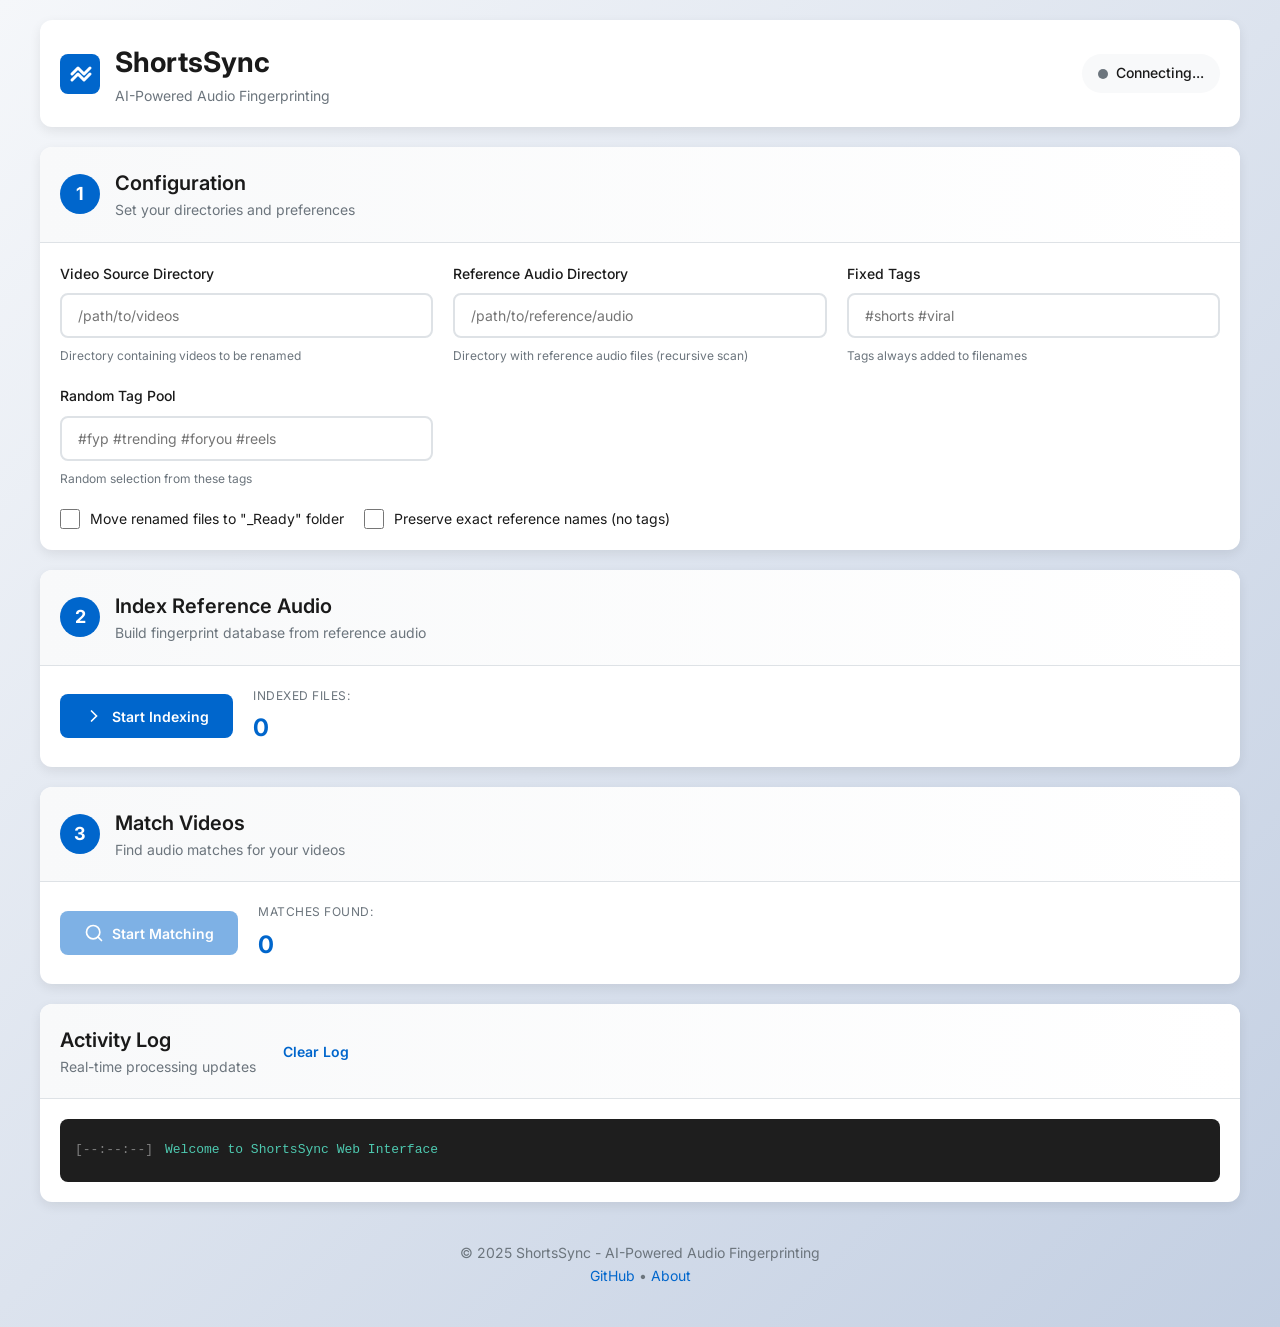
==== web_frontend/index.html @ 05c87de8 "Add comprehensive feature plan and complete web interface Major Additions: - FEATURE_PLAN.md: Compre" ====
<!DOCTYPE html>
<html lang="en">
<head>
    <meta charset="UTF-8">
    <meta name="viewport" content="width=device-width, initial-scale=1.0">
    <title>ShortsSync - AI-Powered Video Organizer</title>
    <link rel="stylesheet" href="styles.css">
    <link href="https://fonts.googleapis.com/css2?family=Inter:wght@300;400;500;600;700&display=swap" rel="stylesheet">
</head>
<body>
    <div class="container">
        <!-- Header -->
        <header class="header">
            <div class="header-content">
                <div class="logo">
                    <svg width="40" height="40" viewBox="0 0 40 40" fill="none">
                        <rect width="40" height="40" rx="8" fill="#0066cc"/>
                        <path d="M12 20L18 14L24 20L30 14" stroke="white" stroke-width="3" stroke-linecap="round" stroke-linejoin="round"/>
                        <path d="M12 26L18 20L24 26L30 20" stroke="white" stroke-width="3" stroke-linecap="round" stroke-linejoin="round"/>
                    </svg>
                    <div>
                        <h1>ShortsSync</h1>
                        <p class="tagline">AI-Powered Audio Fingerprinting</p>
                    </div>
                </div>
                <div class="header-status">
                    <div class="status-indicator" id="connectionStatus">
                        <span class="status-dot"></span>
                        <span class="status-text">Connecting...</span>
                    </div>
                </div>
            </div>
        </header>

        <!-- Main Content -->
        <main class="main-content">
            <!-- Step 1: Configuration -->
            <section class="card">
                <div class="card-header">
                    <div class="step-number">1</div>
                    <div>
                        <h2>Configuration</h2>
                        <p>Set your directories and preferences</p>
                    </div>
                </div>
                <div class="card-body">
                    <div class="form-grid">
                        <div class="form-group">
                            <label for="videoDir">Video Source Directory</label>
                            <input type="text" id="videoDir" placeholder="/path/to/videos" />
                            <small>Directory containing videos to be renamed</small>
                        </div>
                        <div class="form-group">
                            <label for="audioDir">Reference Audio Directory</label>
                            <input type="text" id="audioDir" placeholder="/path/to/reference/audio" />
                            <small>Directory with reference audio files (recursive scan)</small>
                        </div>
                        <div class="form-group">
                            <label for="fixedTags">Fixed Tags</label>
                            <input type="text" id="fixedTags" placeholder="#shorts #viral" />
                            <small>Tags always added to filenames</small>
                        </div>
                        <div class="form-group">
                            <label for="poolTags">Random Tag Pool</label>
                            <input type="text" id="poolTags" placeholder="#fyp #trending #foryou #reels" />
                            <small>Random selection from these tags</small>
                        </div>
                    </div>
                    <div class="form-row">
                        <div class="checkbox-group">
                            <input type="checkbox" id="moveFiles" />
                            <label for="moveFiles">Move renamed files to "_Ready" folder</label>
                        </div>
                        <div class="checkbox-group">
                            <input type="checkbox" id="preserveExact" />
                            <label for="preserveExact">Preserve exact reference names (no tags)</label>
                        </div>
                    </div>
                </div>
            </section>

            <!-- Step 2: Index Reference Audio -->
            <section class="card">
                <div class="card-header">
                    <div class="step-number">2</div>
                    <div>
                        <h2>Index Reference Audio</h2>
                        <p>Build fingerprint database from reference audio</p>
                    </div>
                </div>
                <div class="card-body">
                    <div class="action-section">
                        <button class="btn btn-primary" id="btnIndex">
                            <svg width="20" height="20" viewBox="0 0 24 24" fill="none" stroke="currentColor">
                                <path d="M9 18l6-6-6-6" stroke-width="2" stroke-linecap="round"/>
                            </svg>
                            Start Indexing
                        </button>
                        <div class="stats-group" id="indexStats">
                            <div class="stat-item">
                                <span class="stat-label">Indexed Files:</span>
                                <span class="stat-value" id="indexedCount">0</span>
                            </div>
                        </div>
                    </div>
                </div>
            </section>

            <!-- Step 3: Match Videos -->
            <section class="card">
                <div class="card-header">
                    <div class="step-number">3</div>
                    <div>
                        <h2>Match Videos</h2>
                        <p>Find audio matches for your videos</p>
                    </div>
                </div>
                <div class="card-body">
                    <div class="action-section">
                        <button class="btn btn-primary" id="btnMatch" disabled>
                            <svg width="20" height="20" viewBox="0 0 24 24" fill="none" stroke="currentColor">
                                <circle cx="11" cy="11" r="8" stroke-width="2"/>
                                <path d="M21 21l-4.35-4.35" stroke-width="2" stroke-linecap="round"/>
                            </svg>
                            Start Matching
                        </button>
                        <div class="stats-group" id="matchStats">
                            <div class="stat-item">
                                <span class="stat-label">Matches Found:</span>
                                <span class="stat-value" id="matchCount">0</span>
                            </div>
                        </div>
                    </div>
                </div>
            </section>

            <!-- Progress Section -->
            <section class="card" id="progressCard" style="display: none;">
                <div class="card-header">
                    <div class="step-number">
                        <svg class="spinner" width="24" height="24" viewBox="0 0 24 24">
                            <circle cx="12" cy="12" r="10" stroke="#0066cc" stroke-width="3" fill="none" stroke-dasharray="60" stroke-dashoffset="20"/>
                        </svg>
                    </div>
                    <div>
                        <h2>Processing</h2>
                        <p id="progressMessage">Working...</p>
                    </div>
                </div>
                <div class="card-body">
                    <div class="progress-bar">
                        <div class="progress-fill" id="progressFill" style="width: 0%"></div>
                    </div>
                    <div class="progress-text" id="progressText">0 / 0</div>
                </div>
            </section>

            <!-- Step 4: Results & Rename -->
            <section class="card" id="resultsCard" style="display: none;">
                <div class="card-header">
                    <div class="step-number">4</div>
                    <div>
                        <h2>Results & Rename</h2>
                        <p>Review matches and commit changes</p>
                    </div>
                </div>
                <div class="card-body">
                    <div class="action-section" style="margin-bottom: 20px;">
                        <button class="btn btn-success" id="btnRename">
                            <svg width="20" height="20" viewBox="0 0 24 24" fill="none" stroke="currentColor">
                                <polyline points="20 6 9 17 4 12" stroke-width="2" stroke-linecap="round" stroke-linejoin="round"/>
                            </svg>
                            Commit Rename
                        </button>
                        <button class="btn btn-secondary" id="btnClear">
                            <svg width="20" height="20" viewBox="0 0 24 24" fill="none" stroke="currentColor">
                                <path d="M3 6h18M8 6V4a2 2 0 012-2h4a2 2 0 012 2v2M19 6v14a2 2 0 01-2 2H7a2 2 0 01-2-2V6" stroke-width="2" stroke-linecap="round"/>
                            </svg>
                            Clear Results
                        </button>
                    </div>
                    <div class="results-container" id="resultsContainer">
                        <!-- Results will be populated here -->
                    </div>
                </div>
            </section>

            <!-- Activity Log -->
            <section class="card">
                <div class="card-header">
                    <div>
                        <h2>Activity Log</h2>
                        <p>Real-time processing updates</p>
                    </div>
                    <button class="btn btn-text" id="btnClearLog">Clear Log</button>
                </div>
                <div class="card-body">
                    <div class="log-container" id="logContainer">
                        <div class="log-entry log-info">
                            <span class="log-time">[--:--:--]</span>
                            <span class="log-message">Welcome to ShortsSync Web Interface</span>
                        </div>
                    </div>
                </div>
            </section>
        </main>

        <!-- Footer -->
        <footer class="footer">
            <p>&copy; 2025 ShortsSync - AI-Powered Audio Fingerprinting</p>
            <p>
                <a href="https://github.com/MandarGogate/shorts_renamer" target="_blank">GitHub</a>
                <span>•</span>
                <a href="#" id="aboutLink">About</a>
            </p>
        </footer>
    </div>

    <!-- Scripts -->
    <script src="https://cdn.socket.io/4.5.4/socket.io.min.js"></script>
    <script src="app.js"></script>
</body>
</html>
---- web_frontend/styles.css ----
/* ==================== Global Styles ==================== */
* {
    margin: 0;
    padding: 0;
    box-sizing: border-box;
}

:root {
    --primary: #0066cc;
    --primary-hover: #0052a3;
    --success: #28a745;
    --success-hover: #218838;
    --danger: #dc3545;
    --warning: #ffc107;
    --bg-primary: #ffffff;
    --bg-secondary: #f8f9fa;
    --bg-card: #ffffff;
    --text-primary: #1a1a1a;
    --text-secondary: #6c757d;
    --border: #dee2e6;
    --shadow: rgba(0, 0, 0, 0.08);
    --radius: 12px;
    --spacing: 20px;
}

body {
    font-family: 'Inter', -apple-system, BlinkMacSystemFont, 'Segoe UI', Roboto, Oxygen, Ubuntu, Cantarell, sans-serif;
    background: linear-gradient(135deg, #f5f7fa 0%, #c3cfe2 100%);
    color: var(--text-primary);
    line-height: 1.6;
    min-height: 100vh;
    padding: 20px;
}

.container {
    max-width: 1200px;
    margin: 0 auto;
}

/* ==================== Header ==================== */
.header {
    background: var(--bg-card);
    border-radius: var(--radius);
    padding: var(--spacing);
    box-shadow: 0 4px 12px var(--shadow);
    margin-bottom: var(--spacing);
}

.header-content {
    display: flex;
    justify-content: space-between;
    align-items: center;
    flex-wrap: wrap;
    gap: 15px;
}

.logo {
    display: flex;
    align-items: center;
    gap: 15px;
}

.logo h1 {
    font-size: 28px;
    font-weight: 700;
    color: var(--text-primary);
    margin: 0;
}

.tagline {
    font-size: 14px;
    color: var(--text-secondary);
    font-weight: 400;
}

.header-status {
    display: flex;
    align-items: center;
    gap: 15px;
}

.status-indicator {
    display: flex;
    align-items: center;
    gap: 8px;
    padding: 8px 16px;
    background: var(--bg-secondary);
    border-radius: 20px;
}

.status-dot {
    width: 10px;
    height: 10px;
    border-radius: 50%;
    background: var(--text-secondary);
    animation: pulse 2s infinite;
}

.status-indicator.connected .status-dot {
    background: var(--success);
}

.status-indicator.disconnected .status-dot {
    background: var(--danger);
}

.status-text {
    font-size: 14px;
    font-weight: 500;
}

@keyframes pulse {
    0%, 100% { opacity: 1; }
    50% { opacity: 0.5; }
}

/* ==================== Cards ==================== */
.card {
    background: var(--bg-card);
    border-radius: var(--radius);
    box-shadow: 0 4px 12px var(--shadow);
    margin-bottom: var(--spacing);
    overflow: hidden;
    transition: transform 0.2s, box-shadow 0.2s;
}

.card:hover {
    transform: translateY(-2px);
    box-shadow: 0 8px 20px rgba(0, 0, 0, 0.12);
}

.card-header {
    display: flex;
    align-items: center;
    gap: 15px;
    padding: var(--spacing);
    border-bottom: 1px solid var(--border);
    background: linear-gradient(to right, #f8f9fa, #ffffff);
}

.step-number {
    width: 40px;
    height: 40px;
    border-radius: 50%;
    background: var(--primary);
    color: white;
    display: flex;
    align-items: center;
    justify-content: center;
    font-weight: 700;
    font-size: 18px;
    flex-shrink: 0;
}

.card-header h2 {
    font-size: 20px;
    font-weight: 600;
    margin: 0;
}

.card-header p {
    font-size: 14px;
    color: var(--text-secondary);
    margin: 0;
}

.card-body {
    padding: var(--spacing);
}

/* ==================== Forms ==================== */
.form-grid {
    display: grid;
    grid-template-columns: repeat(auto-fit, minmax(280px, 1fr));
    gap: 20px;
    margin-bottom: 20px;
}

.form-group {
    display: flex;
    flex-direction: column;
    gap: 8px;
}

.form-group label {
    font-weight: 500;
    font-size: 14px;
    color: var(--text-primary);
}

.form-group input[type="text"] {
    padding: 12px 16px;
    border: 2px solid var(--border);
    border-radius: 8px;
    font-size: 14px;
    font-family: inherit;
    transition: border-color 0.2s, box-shadow 0.2s;
    background: var(--bg-primary);
}

.form-group input[type="text"]:focus {
    outline: none;
    border-color: var(--primary);
    box-shadow: 0 0 0 3px rgba(0, 102, 204, 0.1);
}

.form-group small {
    font-size: 12px;
    color: var(--text-secondary);
}

.form-row {
    display: flex;
    gap: 20px;
    flex-wrap: wrap;
}

.checkbox-group {
    display: flex;
    align-items: center;
    gap: 10px;
}

.checkbox-group input[type="checkbox"] {
    width: 20px;
    height: 20px;
    cursor: pointer;
    accent-color: var(--primary);
}

.checkbox-group label {
    font-size: 14px;
    cursor: pointer;
    user-select: none;
}

/* ==================== Buttons ==================== */
.btn {
    display: inline-flex;
    align-items: center;
    gap: 8px;
    padding: 12px 24px;
    border: none;
    border-radius: 8px;
    font-size: 14px;
    font-weight: 600;
    font-family: inherit;
    cursor: pointer;
    transition: all 0.2s;
    text-decoration: none;
}

.btn:disabled {
    opacity: 0.5;
    cursor: not-allowed;
}

.btn-primary {
    background: var(--primary);
    color: white;
}

.btn-primary:hover:not(:disabled) {
    background: var(--primary-hover);
    transform: translateY(-1px);
    box-shadow: 0 4px 12px rgba(0, 102, 204, 0.3);
}

.btn-success {
    background: var(--success);
    color: white;
}

.btn-success:hover:not(:disabled) {
    background: var(--success-hover);
    transform: translateY(-1px);
    box-shadow: 0 4px 12px rgba(40, 167, 69, 0.3);
}

.btn-secondary {
    background: var(--bg-secondary);
    color: var(--text-primary);
    border: 2px solid var(--border);
}

.btn-secondary:hover:not(:disabled) {
    background: var(--border);
}

.btn-text {
    background: transparent;
    color: var(--primary);
    padding: 8px 12px;
}

.btn-text:hover:not(:disabled) {
    background: rgba(0, 102, 204, 0.1);
}

/* ==================== Action Section ==================== */
.action-section {
    display: flex;
    align-items: center;
    gap: 20px;
    flex-wrap: wrap;
}

.stats-group {
    display: flex;
    gap: 30px;
    flex-wrap: wrap;
}

.stat-item {
    display: flex;
    flex-direction: column;
    gap: 4px;
}

.stat-label {
    font-size: 12px;
    color: var(--text-secondary);
    text-transform: uppercase;
    letter-spacing: 0.5px;
}

.stat-value {
    font-size: 24px;
    font-weight: 700;
    color: var(--primary);
}

/* ==================== Progress ==================== */
.progress-bar {
    width: 100%;
    height: 12px;
    background: var(--bg-secondary);
    border-radius: 6px;
    overflow: hidden;
    margin-bottom: 10px;
}

.progress-fill {
    height: 100%;
    background: linear-gradient(90deg, var(--primary), var(--success));
    transition: width 0.3s ease;
    border-radius: 6px;
}

.progress-text {
    text-align: center;
    font-size: 14px;
    font-weight: 600;
    color: var(--text-secondary);
}

.spinner {
    animation: spin 1s linear infinite;
}

@keyframes spin {
    from { transform: rotate(0deg); }
    to { transform: rotate(360deg); }
}

/* ==================== Results ==================== */
.results-container {
    max-height: 500px;
    overflow-y: auto;
    border: 1px solid var(--border);
    border-radius: 8px;
    background: var(--bg-secondary);
}

.result-item {
    padding: 15px;
    border-bottom: 1px solid var(--border);
    background: var(--bg-primary);
    transition: background 0.2s;
}

.result-item:hover {
    background: var(--bg-secondary);
}

.result-item:last-child {
    border-bottom: none;
}

.result-header {
    display: flex;
    justify-content: space-between;
    align-items: center;
    margin-bottom: 10px;
}

.result-confidence {
    display: inline-flex;
    align-items: center;
    gap: 6px;
    padding: 4px 12px;
    border-radius: 20px;
    font-size: 12px;
    font-weight: 600;
}

.result-confidence.high {
    background: rgba(40, 167, 69, 0.1);
    color: var(--success);
}

.result-confidence.medium {
    background: rgba(255, 193, 7, 0.1);
    color: var(--warning);
}

.result-confidence.low {
    background: rgba(220, 53, 69, 0.1);
    color: var(--danger);
}

.result-files {
    display: flex;
    flex-direction: column;
    gap: 8px;
    font-size: 14px;
}

.result-file {
    display: flex;
    align-items: center;
    gap: 10px;
}

.result-file svg {
    flex-shrink: 0;
}

.result-file.original {
    color: var(--text-secondary);
}

.result-file.new {
    color: var(--success);
    font-weight: 500;
}

/* ==================== Log ==================== */
.log-container {
    max-height: 300px;
    overflow-y: auto;
    background: #1e1e1e;
    border-radius: 8px;
    padding: 15px;
    font-family: 'Courier New', monospace;
    font-size: 13px;
}

.log-entry {
    padding: 6px 0;
    display: flex;
    gap: 12px;
    color: #d4d4d4;
}

.log-time {
    color: #808080;
    flex-shrink: 0;
}

.log-message {
    flex: 1;
}

.log-info { color: #4ec9b0; }
.log-success { color: #4ec9b0; }
.log-warning { color: #ce9178; }
.log-error { color: #f48771; }

/* ==================== Footer ==================== */
.footer {
    text-align: center;
    padding: var(--spacing);
    color: var(--text-secondary);
    font-size: 14px;
}

.footer a {
    color: var(--primary);
    text-decoration: none;
}

.footer a:hover {
    text-decoration: underline;
}

/* ==================== Scrollbar ==================== */
::-webkit-scrollbar {
    width: 8px;
    height: 8px;
}

::-webkit-scrollbar-track {
    background: var(--bg-secondary);
    border-radius: 4px;
}

::-webkit-scrollbar-thumb {
    background: var(--border);
    border-radius: 4px;
}

::-webkit-scrollbar-thumb:hover {
    background: var(--text-secondary);
}

/* ==================== Responsive ==================== */
@media (max-width: 768px) {
    body {
        padding: 10px;
    }

    .header-content {
        flex-direction: column;
        align-items: flex-start;
    }

    .form-grid {
        grid-template-columns: 1fr;
    }

    .action-section {
        flex-direction: column;
        align-items: stretch;
    }

    .btn {
        width: 100%;
        justify-content: center;
    }

    .stats-group {
        justify-content: space-around;
    }
}
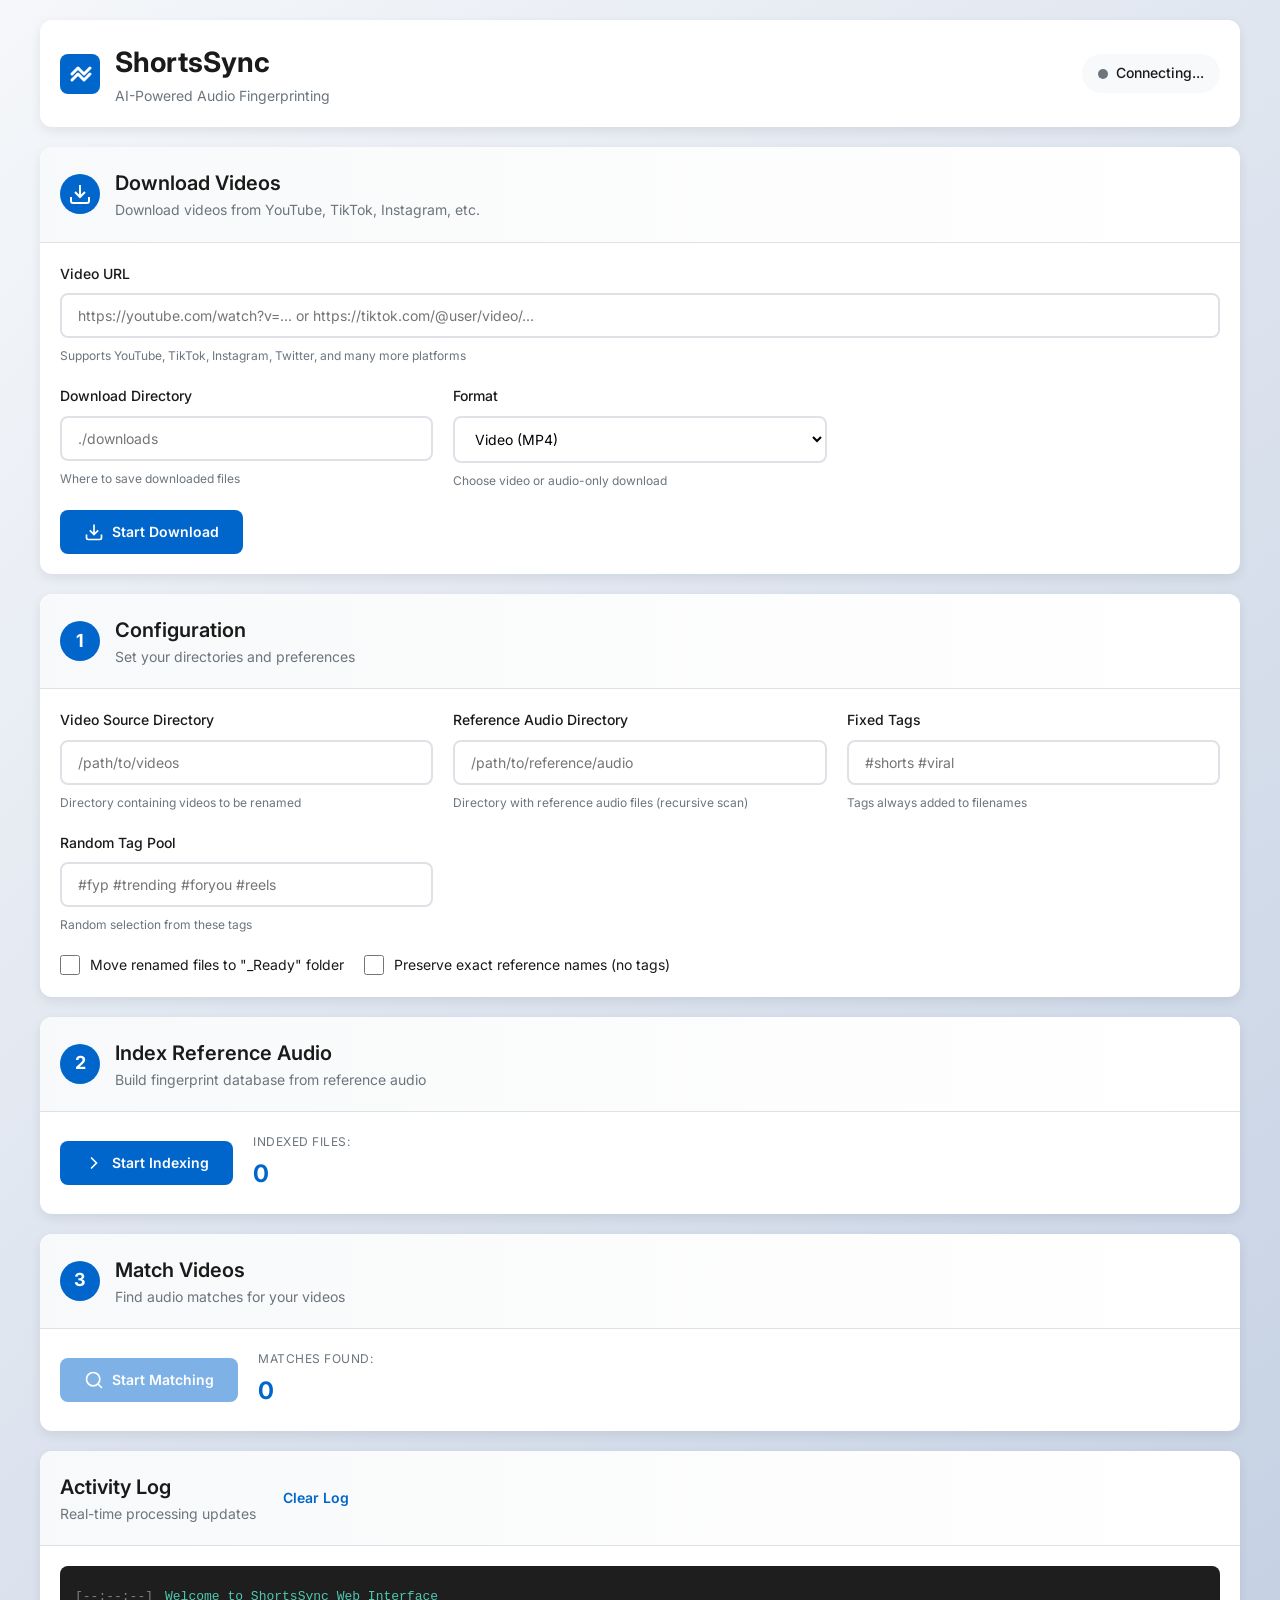
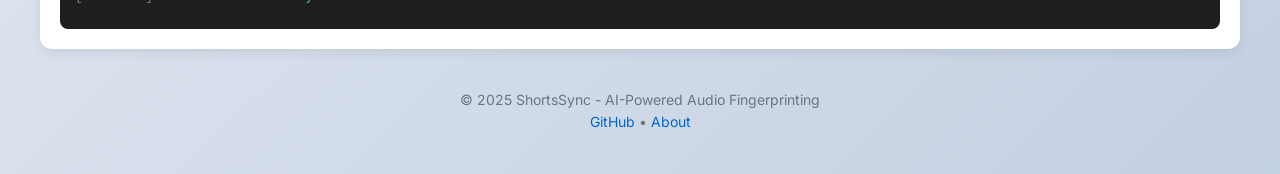
==== commit d6785e13: "Add video download feature using yt-dlp New Feature - Video Downloader: Browser-based video download" ====
--- a/web_frontend/index.html
+++ b/web_frontend/index.html
@@ -34,6 +34,51 @@
 
         <!-- Main Content -->
         <main class="main-content">
+            <!-- Download Section -->
+            <section class="card">
+                <div class="card-header">
+                    <div class="step-number">
+                        <svg width="24" height="24" viewBox="0 0 24 24" fill="none" stroke="white" stroke-width="2">
+                            <path d="M21 15v4a2 2 0 01-2 2H5a2 2 0 01-2-2v-4M7 10l5 5 5-5M12 15V3"/>
+                        </svg>
+                    </div>
+                    <div>
+                        <h2>Download Videos</h2>
+                        <p>Download videos from YouTube, TikTok, Instagram, etc.</p>
+                    </div>
+                </div>
+                <div class="card-body">
+                    <div class="form-grid">
+                        <div class="form-group" style="grid-column: 1 / -1;">
+                            <label for="downloadUrl">Video URL</label>
+                            <input type="text" id="downloadUrl" placeholder="https://youtube.com/watch?v=... or https://tiktok.com/@user/video/..." />
+                            <small>Supports YouTube, TikTok, Instagram, Twitter, and many more platforms</small>
+                        </div>
+                        <div class="form-group">
+                            <label for="downloadOutputDir">Download Directory</label>
+                            <input type="text" id="downloadOutputDir" placeholder="./downloads" />
+                            <small>Where to save downloaded files</small>
+                        </div>
+                        <div class="form-group">
+                            <label for="downloadFormat">Format</label>
+                            <select id="downloadFormat" class="form-select">
+                                <option value="video">Video (MP4)</option>
+                                <option value="audio">Audio Only (MP3)</option>
+                            </select>
+                            <small>Choose video or audio-only download</small>
+                        </div>
+                    </div>
+                    <div class="action-section">
+                        <button class="btn btn-primary" id="btnDownload">
+                            <svg width="20" height="20" viewBox="0 0 24 24" fill="none" stroke="currentColor">
+                                <path d="M21 15v4a2 2 0 01-2 2H5a2 2 0 01-2-2v-4M7 10l5 5 5-5M12 15V3" stroke-width="2"/>
+                            </svg>
+                            Start Download
+                        </button>
+                    </div>
+                </div>
+            </section>
+
             <!-- Step 1: Configuration -->
             <section class="card">
                 <div class="card-header">
--- a/web_frontend/styles.css
+++ b/web_frontend/styles.css
@@ -204,6 +204,25 @@
     box-shadow: 0 0 0 3px rgba(0, 102, 204, 0.1);
 }
 
+.form-group select,
+.form-select {
+    padding: 12px 16px;
+    border: 2px solid var(--border);
+    border-radius: 8px;
+    font-size: 14px;
+    font-family: inherit;
+    transition: border-color 0.2s, box-shadow 0.2s;
+    background: var(--bg-primary);
+    cursor: pointer;
+}
+
+.form-group select:focus,
+.form-select:focus {
+    outline: none;
+    border-color: var(--primary);
+    box-shadow: 0 0 0 3px rgba(0, 102, 204, 0.1);
+}
+
 .form-group small {
     font-size: 12px;
     color: var(--text-secondary);
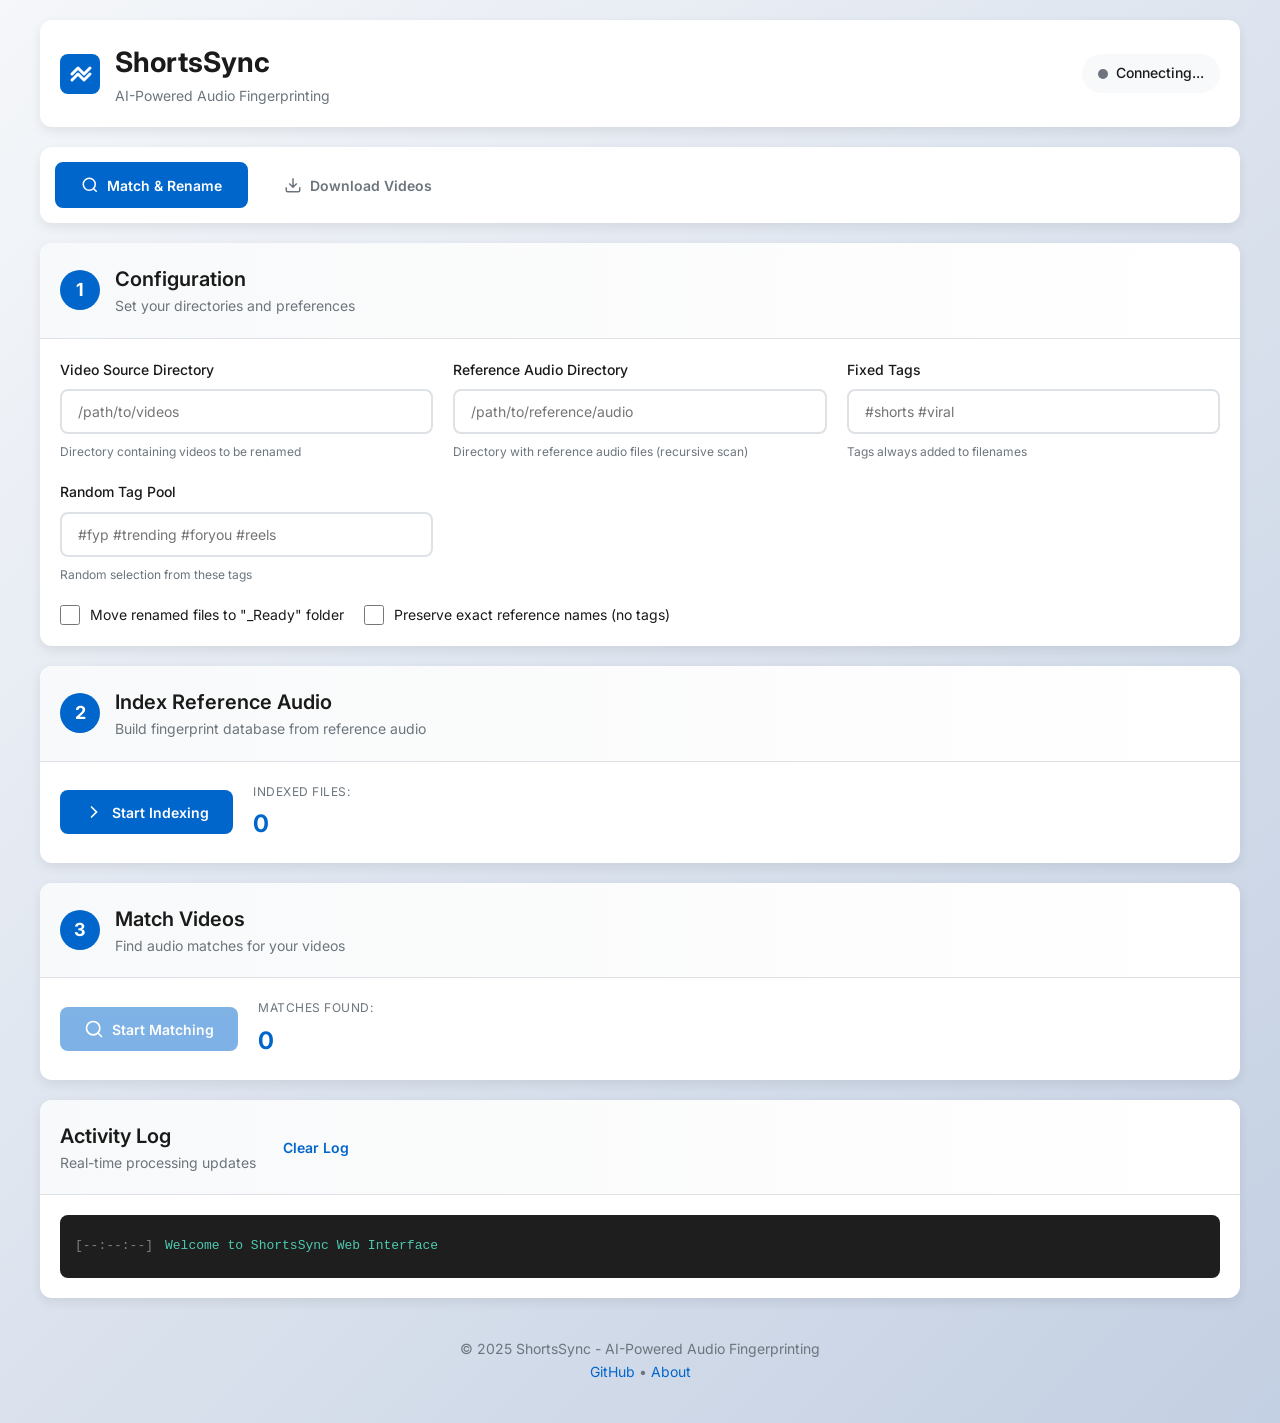
==== commit ddeea56a: "Reorganize UI with tabs - Move download to separate tab UI/UX Improvements: - Added tabbed navigatio" ====
--- a/web_frontend/index.html
+++ b/web_frontend/index.html
@@ -32,54 +32,28 @@
             </div>
         </header>
 
+        <!-- Tab Navigation -->
+        <nav class="tab-nav">
+            <button class="tab-btn active" data-tab="match-tab">
+                <svg width="18" height="18" viewBox="0 0 24 24" fill="none" stroke="currentColor" stroke-width="2">
+                    <circle cx="11" cy="11" r="8"/>
+                    <path d="M21 21l-4.35-4.35"/>
+                </svg>
+                Match & Rename
+            </button>
+            <button class="tab-btn" data-tab="download-tab">
+                <svg width="18" height="18" viewBox="0 0 24 24" fill="none" stroke="currentColor" stroke-width="2">
+                    <path d="M21 15v4a2 2 0 01-2 2H5a2 2 0 01-2-2v-4M7 10l5 5 5-5M12 15V3"/>
+                </svg>
+                Download Videos
+            </button>
+        </nav>
+
         <!-- Main Content -->
         <main class="main-content">
-            <!-- Download Section -->
-            <section class="card">
-                <div class="card-header">
-                    <div class="step-number">
-                        <svg width="24" height="24" viewBox="0 0 24 24" fill="none" stroke="white" stroke-width="2">
-                            <path d="M21 15v4a2 2 0 01-2 2H5a2 2 0 01-2-2v-4M7 10l5 5 5-5M12 15V3"/>
-                        </svg>
-                    </div>
-                    <div>
-                        <h2>Download Videos</h2>
-                        <p>Download videos from YouTube, TikTok, Instagram, etc.</p>
-                    </div>
-                </div>
-                <div class="card-body">
-                    <div class="form-grid">
-                        <div class="form-group" style="grid-column: 1 / -1;">
-                            <label for="downloadUrl">Video URL</label>
-                            <input type="text" id="downloadUrl" placeholder="https://youtube.com/watch?v=... or https://tiktok.com/@user/video/..." />
-                            <small>Supports YouTube, TikTok, Instagram, Twitter, and many more platforms</small>
-                        </div>
-                        <div class="form-group">
-                            <label for="downloadOutputDir">Download Directory</label>
-                            <input type="text" id="downloadOutputDir" placeholder="./downloads" />
-                            <small>Where to save downloaded files</small>
-                        </div>
-                        <div class="form-group">
-                            <label for="downloadFormat">Format</label>
-                            <select id="downloadFormat" class="form-select">
-                                <option value="video">Video (MP4)</option>
-                                <option value="audio">Audio Only (MP3)</option>
-                            </select>
-                            <small>Choose video or audio-only download</small>
-                        </div>
-                    </div>
-                    <div class="action-section">
-                        <button class="btn btn-primary" id="btnDownload">
-                            <svg width="20" height="20" viewBox="0 0 24 24" fill="none" stroke="currentColor">
-                                <path d="M21 15v4a2 2 0 01-2 2H5a2 2 0 01-2-2v-4M7 10l5 5 5-5M12 15V3" stroke-width="2"/>
-                            </svg>
-                            Start Download
-                        </button>
-                    </div>
-                </div>
-            </section>
-
-            <!-- Step 1: Configuration -->
+            <!-- Match & Rename Tab -->
+            <div id="match-tab" class="tab-content active">
+                <!-- Step 1: Configuration -->
             <section class="card">
                 <div class="card-header">
                     <div class="step-number">1</div>
@@ -248,6 +222,96 @@
                     </div>
                 </div>
             </section>
+            </div>
+
+            <!-- Download Videos Tab -->
+            <div id="download-tab" class="tab-content">
+                <section class="card">
+                    <div class="card-header">
+                        <div class="step-number">
+                            <svg width="24" height="24" viewBox="0 0 24 24" fill="none" stroke="white" stroke-width="2">
+                                <path d="M21 15v4a2 2 0 01-2 2H5a2 2 0 01-2-2v-4M7 10l5 5 5-5M12 15V3"/>
+                            </svg>
+                        </div>
+                        <div>
+                            <h2>Download Videos</h2>
+                            <p>Download videos from YouTube, TikTok, Instagram, and 1000+ platforms</p>
+                        </div>
+                    </div>
+                    <div class="card-body">
+                        <div class="form-grid">
+                            <div class="form-group" style="grid-column: 1 / -1;">
+                                <label for="downloadUrl">Video URL</label>
+                                <input type="text" id="downloadUrl" placeholder="https://youtube.com/watch?v=... or https://tiktok.com/@user/video/..." />
+                                <small>Supports YouTube, TikTok, Instagram, Twitter, Facebook, and many more platforms</small>
+                            </div>
+                            <div class="form-group">
+                                <label for="downloadOutputDir">Download Directory</label>
+                                <input type="text" id="downloadOutputDir" placeholder="./downloads" />
+                                <small>Where to save downloaded files</small>
+                            </div>
+                            <div class="form-group">
+                                <label for="downloadFormat">Format</label>
+                                <select id="downloadFormat" class="form-select">
+                                    <option value="video">Video (MP4)</option>
+                                    <option value="audio">Audio Only (MP3)</option>
+                                </select>
+                                <small>Choose video or audio-only download</small>
+                            </div>
+                        </div>
+                        <div class="action-section">
+                            <button class="btn btn-primary" id="btnDownload">
+                                <svg width="20" height="20" viewBox="0 0 24 24" fill="none" stroke="currentColor">
+                                    <path d="M21 15v4a2 2 0 01-2 2H5a2 2 0 01-2-2v-4M7 10l5 5 5-5M12 15V3" stroke-width="2"/>
+                                </svg>
+                                Start Download
+                            </button>
+                        </div>
+                    </div>
+                </section>
+
+                <!-- Download Info Card -->
+                <section class="card">
+                    <div class="card-header">
+                        <div>
+                            <h2>Supported Platforms</h2>
+                            <p>Works with 1000+ websites</p>
+                        </div>
+                    </div>
+                    <div class="card-body">
+                        <div class="platform-grid">
+                            <div class="platform-item">
+                                <strong>Social Media</strong>
+                                <span>YouTube, TikTok, Instagram, Facebook, Twitter, Snapchat, Reddit</span>
+                            </div>
+                            <div class="platform-item">
+                                <strong>Video Platforms</strong>
+                                <span>Vimeo, Dailymotion, Twitch, Streamable, Rumble</span>
+                            </div>
+                            <div class="platform-item">
+                                <strong>Features</strong>
+                                <span>• Max 1080p video quality<br>• 192kbps audio<br>• Auto file naming<br>• Real-time progress</span>
+                            </div>
+                        </div>
+                    </div>
+                </section>
+
+                <!-- Activity Log (shared across tabs) -->
+                <section class="card">
+                    <div class="card-header">
+                        <div>
+                            <h2>Activity Log</h2>
+                            <p>Real-time download updates</p>
+                        </div>
+                        <button class="btn btn-text" id="btnClearLog2">Clear Log</button>
+                    </div>
+                    <div class="card-body">
+                        <div class="log-container" id="logContainer2">
+                            <!-- Log entries will be synced with main log -->
+                        </div>
+                    </div>
+                </section>
+            </div>
         </main>
 
         <!-- Footer -->
--- a/web_frontend/styles.css
+++ b/web_frontend/styles.css
@@ -37,6 +37,84 @@
     margin: 0 auto;
 }
 
+/* ==================== Tabs ==================== */
+.tab-nav {
+    display: flex;
+    gap: 10px;
+    background: var(--bg-card);
+    padding: 15px;
+    border-radius: var(--radius);
+    box-shadow: 0 4px 12px var(--shadow);
+    margin-bottom: var(--spacing);
+}
+
+.tab-btn {
+    display: flex;
+    align-items: center;
+    gap: 8px;
+    padding: 12px 24px;
+    border: 2px solid transparent;
+    border-radius: 8px;
+    background: transparent;
+    color: var(--text-secondary);
+    font-size: 14px;
+    font-weight: 600;
+    font-family: inherit;
+    cursor: pointer;
+    transition: all 0.2s;
+}
+
+.tab-btn:hover {
+    background: var(--bg-secondary);
+    color: var(--text-primary);
+}
+
+.tab-btn.active {
+    background: var(--primary);
+    color: white;
+    border-color: var(--primary);
+}
+
+.tab-btn svg {
+    flex-shrink: 0;
+}
+
+.tab-content {
+    display: none;
+}
+
+.tab-content.active {
+    display: block;
+}
+
+/* ==================== Platform Grid ==================== */
+.platform-grid {
+    display: grid;
+    grid-template-columns: repeat(auto-fit, minmax(250px, 1fr));
+    gap: 20px;
+}
+
+.platform-item {
+    display: flex;
+    flex-direction: column;
+    gap: 8px;
+    padding: 15px;
+    background: var(--bg-secondary);
+    border-radius: 8px;
+}
+
+.platform-item strong {
+    color: var(--primary);
+    font-size: 14px;
+    font-weight: 600;
+}
+
+.platform-item span {
+    font-size: 13px;
+    color: var(--text-secondary);
+    line-height: 1.6;
+}
+
 /* ==================== Header ==================== */
 .header {
     background: var(--bg-card);
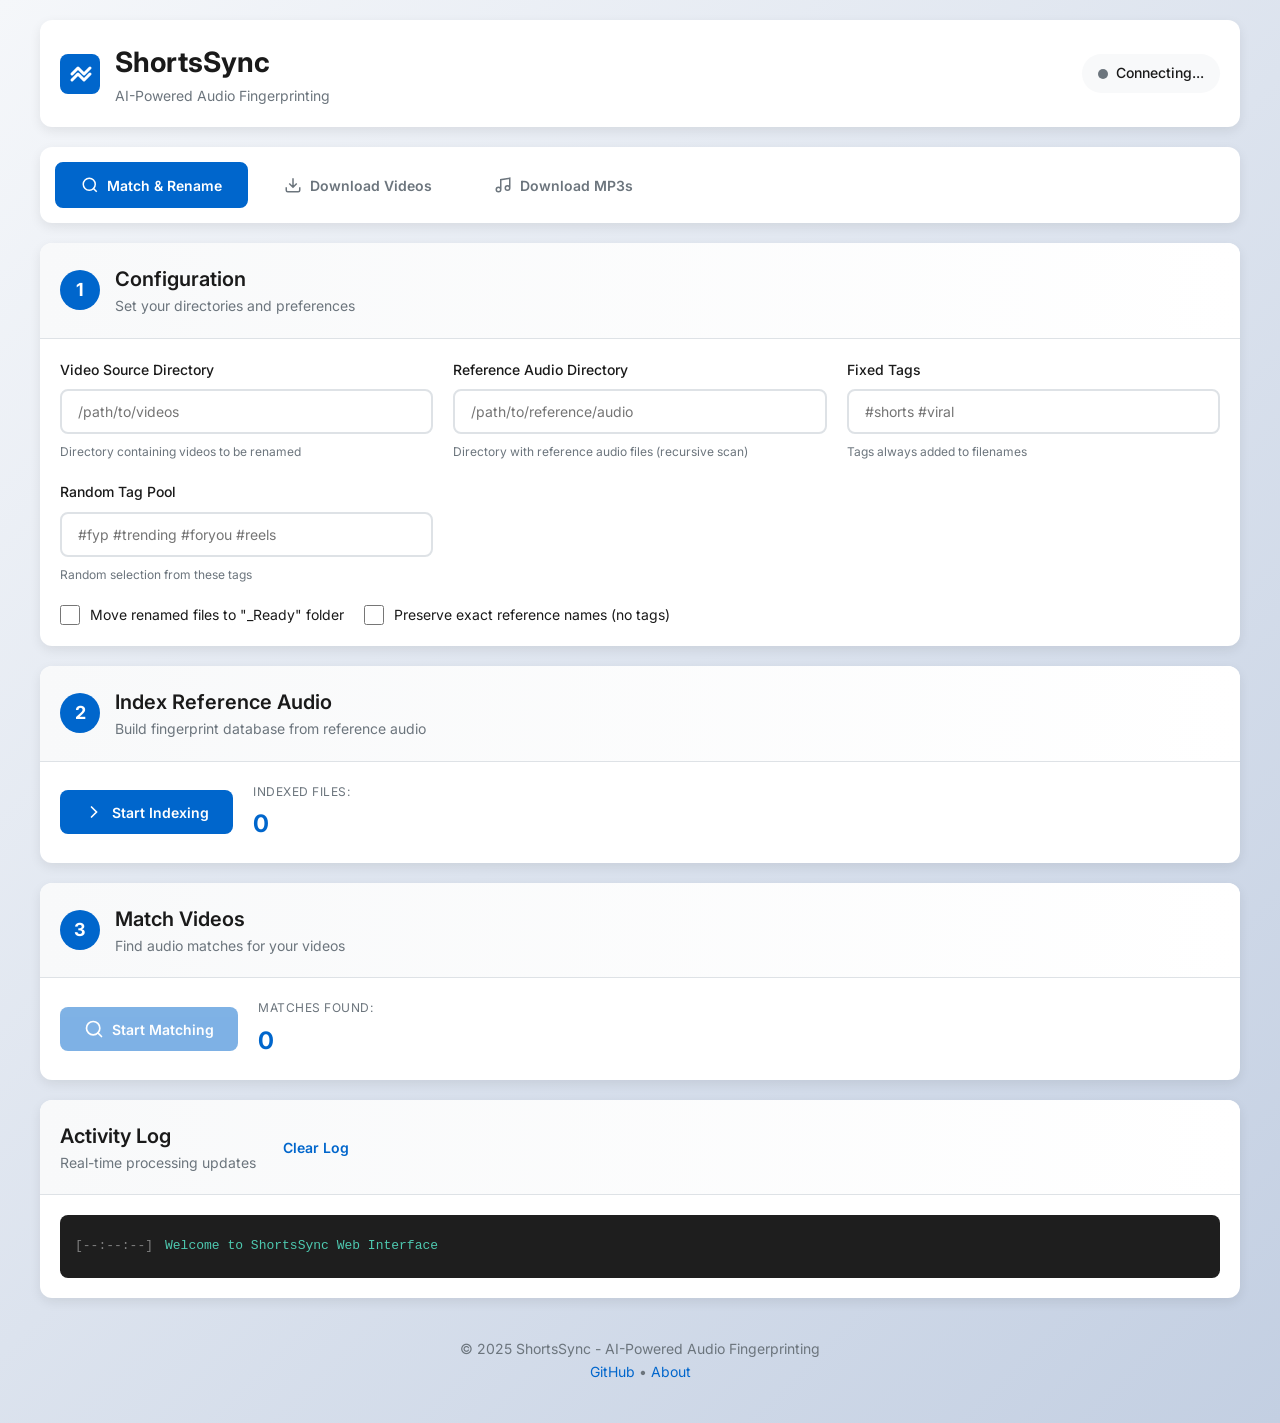
==== commit b64067aa: "feat: Add MP3 download feature and fingerprint caching to all interfaces - Add standalone CLI MP3 do" ====
--- a/web_frontend/index.html
+++ b/web_frontend/index.html
@@ -47,6 +47,12 @@
                 </svg>
                 Download Videos
             </button>
+            <button class="tab-btn" data-tab="mp3-tab">
+                <svg width="18" height="18" viewBox="0 0 24 24" fill="none" stroke="currentColor" stroke-width="2">
+                    <path d="M9 18V5l12-2v13M9 18c0 1.66-1.34 3-3 3s-3-1.34-3-3 1.34-3 3-3 3 1.34 3 3zm12-2c0 1.66-1.34 3-3 3s-3-1.34-3-3 1.34-3 3-3 3 1.34 3 3z"/>
+                </svg>
+                Download MP3s
+            </button>
         </nav>
 
         <!-- Main Content -->
@@ -121,6 +127,14 @@
                                 <span class="stat-value" id="indexedCount">0</span>
                             </div>
                         </div>
+                    </div>
+                    
+                    <!-- Progress Section for Indexing -->
+                    <div id="indexProgressSection" style="display: none; margin-top: 20px;">
+                        <div class="progress-bar">
+                            <div class="progress-fill" id="indexProgressFill" style="width: 0%"></div>
+                        </div>
+                        <div class="progress-text" id="indexProgressText">0 / 0</div>
                     </div>
                 </div>
             </section>
@@ -308,6 +322,98 @@
                     <div class="card-body">
                         <div class="log-container" id="logContainer2">
                             <!-- Log entries will be synced with main log -->
+                        </div>
+                    </div>
+                </section>
+            </div>
+
+            <!-- Download MP3s Tab -->
+            <div id="mp3-tab" class="tab-content">
+                <section class="card">
+                    <div class="card-header">
+                        <div class="step-number">
+                            <svg width="24" height="24" viewBox="0 0 24 24" fill="none" stroke="white" stroke-width="2">
+                                <path d="M9 18V5l12-2v13M9 18c0 1.66-1.34 3-3 3s-3-1.34-3-3 1.34-3 3-3 3 1.34 3 3zm12-2c0 1.66-1.34 3-3 3s-3-1.34-3-3 1.34-3 3-3 3 1.34 3 3z"/>
+                            </svg>
+                        </div>
+                        <div>
+                            <h2>Download MP3s to Audio Directory</h2>
+                            <p>Download audio from URLs and save to your configured audio_dir</p>
+                        </div>
+                    </div>
+                    <div class="card-body">
+                        <div class="form-group" style="margin-bottom: 15px;">
+                            <label for="mp3AudioDir">Audio Directory (from config.py)</label>
+                            <input type="text" id="mp3AudioDir" readonly style="background: #f8f9fa; cursor: not-allowed;" />
+                            <small>MP3 files will be saved to this directory</small>
+                        </div>
+                        
+                        <div class="form-group" style="margin-bottom: 15px;">
+                            <label for="mp3UrlsInput">URLs (one per line)</label>
+                            <textarea id="mp3UrlsInput" rows="8" placeholder="https://www.youtube.com/watch?v=... MyTrack&#10;https://www.youtube.com/watch?v=...&#10;https://soundcloud.com/artist/track CustomName" style="width: 100%; padding: 12px; border: 1px solid #ced4da; border-radius: 4px; font-family: 'Courier New', monospace; font-size: 13px; resize: vertical;"></textarea>
+                            <small>Format: <code>URL [optional_filename]</code><br>
+                            Examples:<br>
+                            • <code>https://youtube.com/watch?v=xyz</code> (uses video title)<br>
+                            • <code>https://youtube.com/watch?v=xyz MyTrack</code> (saves as MyTrack.mp3)</small>
+                        </div>
+                        
+                        <div class="action-section">
+                            <button class="btn btn-primary" id="btnDownloadMP3">
+                                <svg width="20" height="20" viewBox="0 0 24 24" fill="none" stroke="currentColor">
+                                    <path d="M21 15v4a2 2 0 01-2 2H5a2 2 0 01-2-2v-4M7 10l5 5 5-5M12 15V3" stroke-width="2"/>
+                                </svg>
+                                Download MP3s
+                            </button>
+                        </div>
+                        
+                        <!-- Progress Section -->
+                        <div id="mp3ProgressSection" style="display: none; margin-top: 20px;">
+                            <div class="progress-bar">
+                                <div class="progress-fill" id="mp3ProgressFill" style="width: 0%"></div>
+                            </div>
+                            <div class="progress-text" id="mp3ProgressText">0 / 0</div>
+                        </div>
+                    </div>
+                </section>
+
+                <!-- Activity Log (shared) -->
+                <section class="card">
+                    <div class="card-header">
+                        <div>
+                            <h2>Activity Log</h2>
+                            <p>Real-time download updates</p>
+                        </div>
+                        <button class="btn btn-text" id="btnClearLog3">Clear Log</button>
+                    </div>
+                    <div class="card-body">
+                        <div class="log-container" id="logContainer3">
+                            <!-- Log entries will be synced with main log -->
+                        </div>
+                    </div>
+                </section>
+
+                <!-- MP3 Info Card -->
+                <section class="card">
+                    <div class="card-header">
+                        <div>
+                            <h2>Features & Supported Platforms</h2>
+                            <p>High-quality audio downloads from 1000+ sites</p>
+                        </div>
+                    </div>
+                    <div class="card-body">
+                        <div class="platform-grid">
+                            <div class="platform-item">
+                                <strong>Audio Quality</strong>
+                                <span>• 192kbps MP3<br>• Best available audio source<br>• Automatic conversion</span>
+                            </div>
+                            <div class="platform-item">
+                                <strong>Supported Sites</strong>
+                                <span>YouTube, SoundCloud, Spotify (preview), Bandcamp, Mixcloud, and 1000+ more</span>
+                            </div>
+                            <div class="platform-item">
+                                <strong>Batch Processing</strong>
+                                <span>• Multiple URLs at once<br>• Custom filenames<br>• Progress tracking<br>• Error handling</span>
+                            </div>
                         </div>
                     </div>
                 </section>
